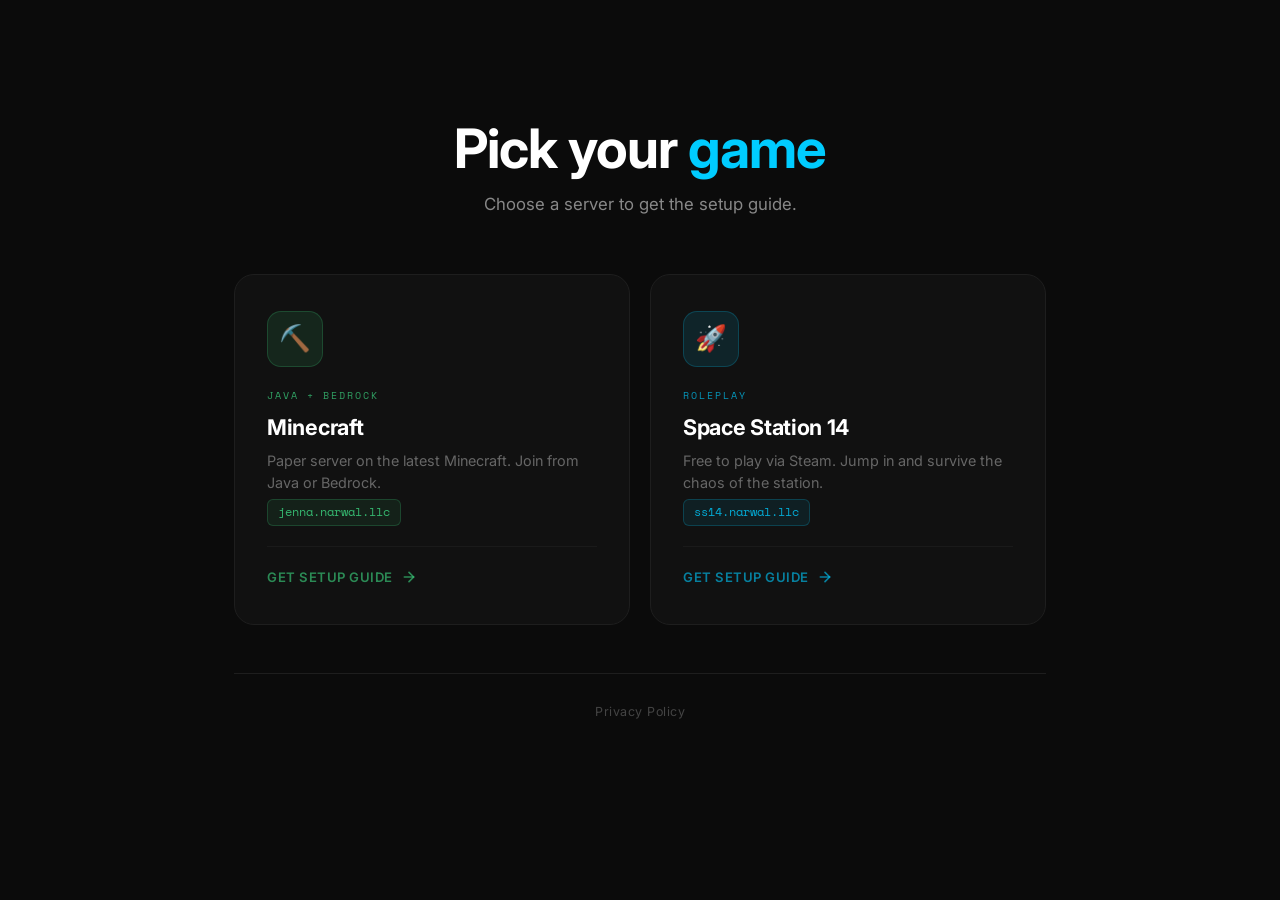
==== index.html @ a13a50cc "Add paper-minecraft.html, point index at it, archive modded minecraft.html Co-Authored-By: Claude So" ====
<!DOCTYPE html>
<html lang="en">
	<head>
		<meta charset="UTF-8">
			<meta name="viewport" content="width=device-width, initial-scale=1.0">
				<title>Narwal LLC — Servers</title>
				<link href="https://fonts.googleapis.com/css2?family=Space+Mono:wght@400;700&family=Inter:wght@400;500;600;700&display=swap" rel="stylesheet">
					<style>
						:root {
						--primary: #00ccff;
						--bg: #0b0b0b;
						--card-bg: #111111;
						--card-border: #1e1e1e;
						--text: #c8c8c8;
						--accent: #66d9ef;
						--discord: #5865F2;
						--discord-hover: #4752c4;
						--green: #3ddc84;
						}

						* { box-sizing: border-box; }

						html {
						background-color: #0b0b0b;
						min-height: 100vh;
						}

						body {
						color: var(--text);
						font-family: 'Inter', sans-serif;
						line-height: 1.6;
						max-width: 860px;
						margin: 0 auto;
						padding: 48px 24px 80px;
						}

						.site-header {
						display: flex;
						align-items: center;
						justify-content: space-between;
						margin-bottom: 52px;
						}

						.logo-mark {
						font-family: 'Space Mono', monospace;
						font-size: 0.75em;
						color: var(--primary);
						letter-spacing: 3px;
						text-transform: uppercase;
						opacity: 0.7;
						}

						.nav-link {
						color: var(--accent);
						text-decoration: none;
						font-weight: 600;
						font-size: 0.82em;
						letter-spacing: 1px;
						border: 1px solid rgba(102,217,239,0.3);
						padding: 7px 16px;
						border-radius: 99px;
						transition: all 0.25s;
						text-transform: uppercase;
						}

						.nav-link:hover {
						background-color: var(--accent);
						color: #000;
						border-color: var(--accent);
						}

						.hero {
						text-align: center;
						margin-bottom: 56px;
						}

						h1 {
						font-family: 'Inter', sans-serif;
						font-weight: 700;
						color: #fff;
						font-size: clamp(2.2em, 5vw, 3.4em);
						letter-spacing: -1px;
						margin: 0 0 12px;
						line-height: 1.1;
						}

						h1 span { color: var(--primary); }

						.hero-sub {
						font-size: 1.05em;
						color: #888;
						max-width: 480px;
						margin: 0 auto;
						}

						.game-grid {
						display: grid;
						grid-template-columns: repeat(auto-fit, minmax(320px, 1fr));
						gap: 20px;
						margin-bottom: 20px;
						}

						.game-card {
						background: var(--card-bg);
						border: 1px solid var(--card-border);
						border-radius: 20px;
						padding: 36px 32px;
						text-decoration: none;
						color: inherit;
						display: flex;
						flex-direction: column;
						gap: 0;
						transition: border-color 0.25s, transform 0.2s;
						position: relative;
						overflow: hidden;
						}

						.game-card::before {
						content: '';
						position: absolute;
						inset: 0;
						border-radius: 20px;
						opacity: 0;
						transition: opacity 0.3s;
						}

						.game-card.minecraft::before {
						background: radial-gradient(ellipse 60% 40% at 50% 0%, rgba(61, 220, 132, 0.06), transparent);
						}

						.game-card.ss14::before {
						background: radial-gradient(ellipse 60% 40% at 50% 0%, rgba(0, 204, 255, 0.06), transparent);
						}

						.game-card:hover { border-color: #2e2e2e; transform: translateY(-2px); }
						.game-card:hover::before { opacity: 1; }
						.game-card.minecraft:hover { border-color: rgba(61, 220, 132, 0.35); }
						.game-card.ss14:hover      { border-color: rgba(0, 204, 255, 0.35); }

						.game-icon {
						width: 56px;
						height: 56px;
						border-radius: 14px;
						display: flex;
						align-items: center;
						justify-content: center;
						font-size: 1.6em;
						margin-bottom: 20px;
						}

						.game-icon.minecraft {
						background: rgba(61, 220, 132, 0.1);
						border: 1px solid rgba(61, 220, 132, 0.2);
						}

						.game-icon.ss14 {
						background: rgba(0, 204, 255, 0.1);
						border: 1px solid rgba(0, 204, 255, 0.2);
						}

						.game-label {
						font-family: 'Space Mono', monospace;
						font-size: 0.65em;
						letter-spacing: 2px;
						text-transform: uppercase;
						margin-bottom: 6px;
						}

						.game-label.minecraft { color: rgba(61, 220, 132, 0.7); }
						.game-label.ss14      { color: rgba(0, 204, 255, 0.7); }

						.game-title {
						font-size: 1.35em;
						font-weight: 700;
						color: #fff;
						margin: 0 0 6px;
						letter-spacing: -0.3px;
						}

						.game-desc {
						font-size: 0.9em;
						color: #666;
						margin: 0;
						line-height: 1.5;
						}

						.ip-chip {
						display: inline-block;
						font-family: 'Space Mono', monospace;
						font-size: 0.72em;
						padding: 3px 10px;
						border-radius: 6px;
						margin-top: 6px;
						}

						.ip-chip.minecraft {
						background: rgba(61, 220, 132, 0.08);
						border: 1px solid rgba(61, 220, 132, 0.2);
						color: rgba(61, 220, 132, 0.8);
						}

						.ip-chip.ss14 {
						background: rgba(0, 204, 255, 0.08);
						border: 1px solid rgba(0, 204, 255, 0.2);
						color: rgba(0, 204, 255, 0.8);
						}

						.game-arrow {
						display: flex;
						align-items: center;
						gap: 8px;
						font-size: 0.82em;
						font-weight: 600;
						letter-spacing: 0.5px;
						text-transform: uppercase;
						transition: gap 0.2s;
						margin-top: 20px;
						padding-top: 20px;
						border-top: 1px solid #1a1a1a;
						}

						.game-arrow.minecraft { color: rgba(61, 220, 132, 0.6); }
						.game-arrow.ss14      { color: rgba(0, 204, 255, 0.6); }

						.game-card:hover .game-arrow { gap: 12px; }

						.arrow-icon {
						width: 16px;
						height: 16px;
						transition: transform 0.2s;
						}

						.game-card:hover .arrow-icon { transform: translateX(2px); }

						.site-footer {
						text-align: center;
						margin-top: 48px;
						padding-top: 24px;
						border-top: 1px solid var(--card-border);
						}

						.site-footer a {
						font-size: 0.78em;
						color: #444;
						text-decoration: none;
						letter-spacing: 0.5px;
						transition: color 0.2s;
						}

						.site-footer a:hover { color: #888; }
					</style>
				</head>
	<body>

		<header class="site-header">
			<span class="logo-mark" style="visibility:hidden;">placeholder</span>
		</header>

		<div class="hero">
			<h1>
				Pick your <span>game</span>
			</h1>
			<p class="hero-sub">Choose a server to get the setup guide.</p>
		</div>

		<div class="game-grid">

			<a href="paper-minecraft.html" class="game-card minecraft">
				<div class="game-icon minecraft">⛏️</div>
				<div>
					<div class="game-label minecraft">Java + Bedrock</div>
					<div class="game-title">Minecraft</div>
					<p class="game-desc">Paper server on the latest Minecraft. Join from Java or Bedrock.</p>
					<span class="ip-chip minecraft">jenna.narwal.llc</span>
				</div>
				<div class="game-arrow minecraft">
					Get setup guide
					<svg class="arrow-icon" viewBox="0 0 24 24" fill="none" stroke="currentColor" stroke-width="2.5" stroke-linecap="round" stroke-linejoin="round">
						<line x1="5" y1="12" x2="19" y2="12"/>
						<polyline points="12 5 19 12 12 19"/>
					</svg>
				</div>
			</a>

			<a href="spacestation14.html" class="game-card ss14">
				<div class="game-icon ss14">🚀</div>
				<div>
					<div class="game-label ss14">Roleplay</div>
					<div class="game-title">Space Station 14</div>
					<p class="game-desc">Free to play via Steam. Jump in and survive the chaos of the station.</p>
					<span class="ip-chip ss14">ss14.narwal.llc</span>
				</div>
				<div class="game-arrow ss14">
					Get setup guide
					<svg class="arrow-icon" viewBox="0 0 24 24" fill="none" stroke="currentColor" stroke-width="2.5" stroke-linecap="round" stroke-linejoin="round">
						<line x1="5" y1="12" x2="19" y2="12"/>
						<polyline points="12 5 19 12 12 19"/>
					</svg>
				</div>
			</a>

		</div>

		<footer class="site-footer">
			<a href="privacy.html">Privacy Policy</a>
		</footer>

	</body>
</html>
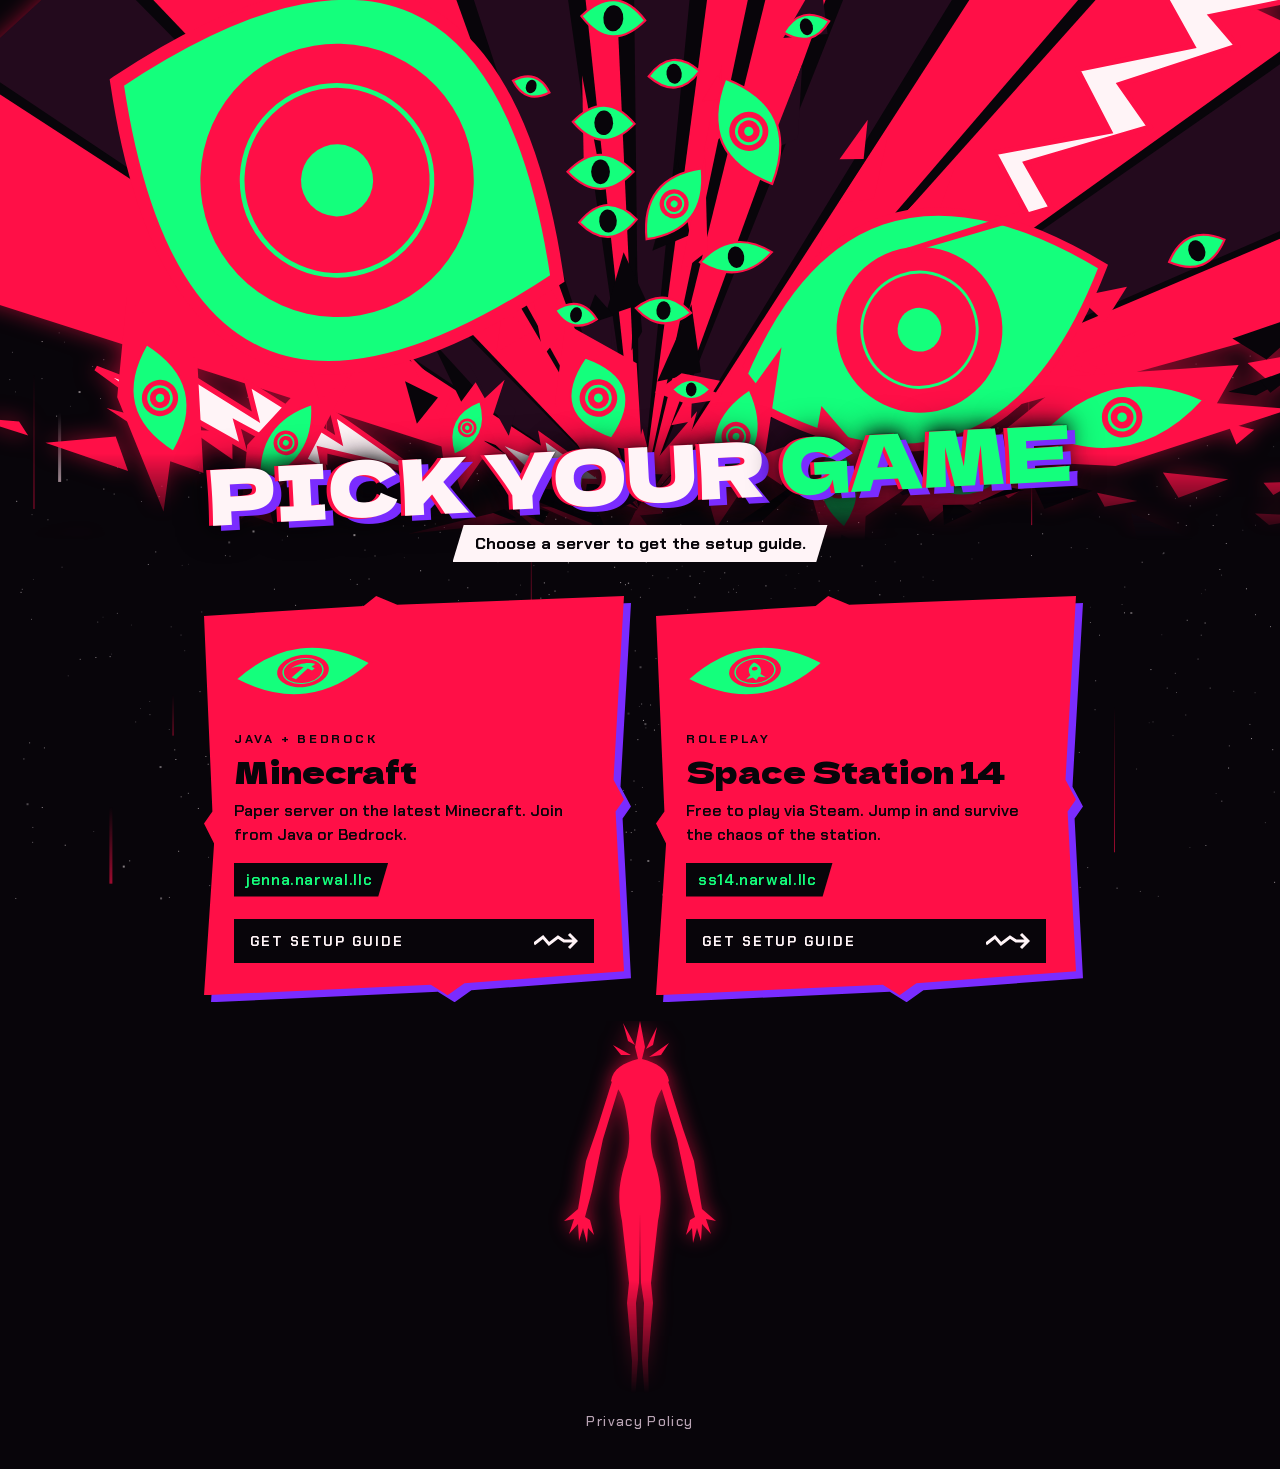
==== commit 0b6bc23a: "Style redesign" ====
--- a/index.html
+++ b/index.html
@@ -1,309 +1,253 @@
 <!DOCTYPE html>
 <html lang="en">
-	<head>
-		<meta charset="UTF-8">
-			<meta name="viewport" content="width=device-width, initial-scale=1.0">
-				<title>Narwal LLC — Servers</title>
-				<link href="https://fonts.googleapis.com/css2?family=Space+Mono:wght@400;700&family=Inter:wght@400;500;600;700&display=swap" rel="stylesheet">
-					<style>
-						:root {
-						--primary: #00ccff;
-						--bg: #0b0b0b;
-						--card-bg: #111111;
-						--card-border: #1e1e1e;
-						--text: #c8c8c8;
-						--accent: #66d9ef;
-						--discord: #5865F2;
-						--discord-hover: #4752c4;
-						--green: #3ddc84;
-						}
-
-						* { box-sizing: border-box; }
-
-						html {
-						background-color: #0b0b0b;
-						min-height: 100vh;
-						}
-
-						body {
-						color: var(--text);
-						font-family: 'Inter', sans-serif;
-						line-height: 1.6;
-						max-width: 860px;
-						margin: 0 auto;
-						padding: 48px 24px 80px;
-						}
-
-						.site-header {
-						display: flex;
-						align-items: center;
-						justify-content: space-between;
-						margin-bottom: 52px;
-						}
-
-						.logo-mark {
-						font-family: 'Space Mono', monospace;
-						font-size: 0.75em;
-						color: var(--primary);
-						letter-spacing: 3px;
-						text-transform: uppercase;
-						opacity: 0.7;
-						}
-
-						.nav-link {
-						color: var(--accent);
-						text-decoration: none;
-						font-weight: 600;
-						font-size: 0.82em;
-						letter-spacing: 1px;
-						border: 1px solid rgba(102,217,239,0.3);
-						padding: 7px 16px;
-						border-radius: 99px;
-						transition: all 0.25s;
-						text-transform: uppercase;
-						}
-
-						.nav-link:hover {
-						background-color: var(--accent);
-						color: #000;
-						border-color: var(--accent);
-						}
-
-						.hero {
-						text-align: center;
-						margin-bottom: 56px;
-						}
-
-						h1 {
-						font-family: 'Inter', sans-serif;
-						font-weight: 700;
-						color: #fff;
-						font-size: clamp(2.2em, 5vw, 3.4em);
-						letter-spacing: -1px;
-						margin: 0 0 12px;
-						line-height: 1.1;
-						}
-
-						h1 span { color: var(--primary); }
-
-						.hero-sub {
-						font-size: 1.05em;
-						color: #888;
-						max-width: 480px;
-						margin: 0 auto;
-						}
-
-						.game-grid {
-						display: grid;
-						grid-template-columns: repeat(auto-fit, minmax(320px, 1fr));
-						gap: 20px;
-						margin-bottom: 20px;
-						}
-
-						.game-card {
-						background: var(--card-bg);
-						border: 1px solid var(--card-border);
-						border-radius: 20px;
-						padding: 36px 32px;
-						text-decoration: none;
-						color: inherit;
-						display: flex;
-						flex-direction: column;
-						gap: 0;
-						transition: border-color 0.25s, transform 0.2s;
-						position: relative;
-						overflow: hidden;
-						}
-
-						.game-card::before {
-						content: '';
-						position: absolute;
-						inset: 0;
-						border-radius: 20px;
-						opacity: 0;
-						transition: opacity 0.3s;
-						}
-
-						.game-card.minecraft::before {
-						background: radial-gradient(ellipse 60% 40% at 50% 0%, rgba(61, 220, 132, 0.06), transparent);
-						}
-
-						.game-card.ss14::before {
-						background: radial-gradient(ellipse 60% 40% at 50% 0%, rgba(0, 204, 255, 0.06), transparent);
-						}
-
-						.game-card:hover { border-color: #2e2e2e; transform: translateY(-2px); }
-						.game-card:hover::before { opacity: 1; }
-						.game-card.minecraft:hover { border-color: rgba(61, 220, 132, 0.35); }
-						.game-card.ss14:hover      { border-color: rgba(0, 204, 255, 0.35); }
-
-						.game-icon {
-						width: 56px;
-						height: 56px;
-						border-radius: 14px;
-						display: flex;
-						align-items: center;
-						justify-content: center;
-						font-size: 1.6em;
-						margin-bottom: 20px;
-						}
-
-						.game-icon.minecraft {
-						background: rgba(61, 220, 132, 0.1);
-						border: 1px solid rgba(61, 220, 132, 0.2);
-						}
-
-						.game-icon.ss14 {
-						background: rgba(0, 204, 255, 0.1);
-						border: 1px solid rgba(0, 204, 255, 0.2);
-						}
-
-						.game-label {
-						font-family: 'Space Mono', monospace;
-						font-size: 0.65em;
-						letter-spacing: 2px;
-						text-transform: uppercase;
-						margin-bottom: 6px;
-						}
-
-						.game-label.minecraft { color: rgba(61, 220, 132, 0.7); }
-						.game-label.ss14      { color: rgba(0, 204, 255, 0.7); }
-
-						.game-title {
-						font-size: 1.35em;
-						font-weight: 700;
-						color: #fff;
-						margin: 0 0 6px;
-						letter-spacing: -0.3px;
-						}
-
-						.game-desc {
-						font-size: 0.9em;
-						color: #666;
-						margin: 0;
-						line-height: 1.5;
-						}
-
-						.ip-chip {
-						display: inline-block;
-						font-family: 'Space Mono', monospace;
-						font-size: 0.72em;
-						padding: 3px 10px;
-						border-radius: 6px;
-						margin-top: 6px;
-						}
-
-						.ip-chip.minecraft {
-						background: rgba(61, 220, 132, 0.08);
-						border: 1px solid rgba(61, 220, 132, 0.2);
-						color: rgba(61, 220, 132, 0.8);
-						}
-
-						.ip-chip.ss14 {
-						background: rgba(0, 204, 255, 0.08);
-						border: 1px solid rgba(0, 204, 255, 0.2);
-						color: rgba(0, 204, 255, 0.8);
-						}
-
-						.game-arrow {
-						display: flex;
-						align-items: center;
-						gap: 8px;
-						font-size: 0.82em;
-						font-weight: 600;
-						letter-spacing: 0.5px;
-						text-transform: uppercase;
-						transition: gap 0.2s;
-						margin-top: 20px;
-						padding-top: 20px;
-						border-top: 1px solid #1a1a1a;
-						}
-
-						.game-arrow.minecraft { color: rgba(61, 220, 132, 0.6); }
-						.game-arrow.ss14      { color: rgba(0, 204, 255, 0.6); }
-
-						.game-card:hover .game-arrow { gap: 12px; }
-
-						.arrow-icon {
-						width: 16px;
-						height: 16px;
-						transition: transform 0.2s;
-						}
-
-						.game-card:hover .arrow-icon { transform: translateX(2px); }
-
-						.site-footer {
-						text-align: center;
-						margin-top: 48px;
-						padding-top: 24px;
-						border-top: 1px solid var(--card-border);
-						}
-
-						.site-footer a {
-						font-size: 0.78em;
-						color: #444;
-						text-decoration: none;
-						letter-spacing: 0.5px;
-						transition: color 0.2s;
-						}
-
-						.site-footer a:hover { color: #888; }
-					</style>
-				</head>
-	<body>
-
-		<header class="site-header">
-			<span class="logo-mark" style="visibility:hidden;">placeholder</span>
-		</header>
-
+<head>
+	<meta charset="UTF-8">
+	<meta name="viewport" content="width=device-width, initial-scale=1.0">
+	<title>Narwal LLC — Servers</title>
+	<link rel="icon" href="data:image/svg+xml,%3Csvg xmlns='http://www.w3.org/2000/svg' viewBox='0 0 32 32'%3E%3Cpath d='M1 16Q16-5 31 16Q16 37 1 16Z' fill='%2314ff7c'/%3E%3Ccircle cx='16' cy='16' r='8' fill='%23ff0f47'/%3E%3Ccircle cx='16' cy='16' r='3' fill='%2314ff7c'/%3E%3C/svg%3E">
+	<link rel="preconnect" href="https://fonts.googleapis.com">
+	<link rel="preconnect" href="https://fonts.gstatic.com" crossorigin>
+	<link href="https://fonts.googleapis.com/css2?family=Chakra+Petch:wght@500;600;700&family=Dela+Gothic+One&display=swap" rel="stylesheet">
+	<link rel="stylesheet" href="site.css">
+	<style>
+		main {
+			position: relative;
+			max-width: 920px;
+			margin: 0 auto;
+			padding: 0 max(24px, env(safe-area-inset-right)) 0 max(24px, env(safe-area-inset-left));
+		}
+
+		/* ---------- hero text ---------- */
+		.hero {
+			text-align: center;
+			margin: -108px 0 34px;
+			position: relative;
+		}
+
+		/* ---------- game cards ---------- */
+		.game-grid {
+			display: grid;
+			grid-template-columns: repeat(auto-fit, minmax(min(320px, 100%), 1fr));
+			gap: 36px 32px;
+		}
+
+		.game-card {
+			display: flex;
+			position: relative;
+			isolation: isolate;
+			text-decoration: none;
+			color: var(--ink);
+			transition: transform 0.15s steps(3);
+		}
+
+		/* offset copy behind each card */
+		.game-card::before,
+		.slab {
+			clip-path: polygon(0 5%, 38% 2.5%, 41% 0, 46% 2.2%, 100% 0, 97.5% 46%, 100% 51%, 98% 54%, 100% 94%, 62% 97%, 58% 100%, 54% 97.4%, 0 100%, 2.4% 62%, 0 57%, 2% 54%);
+		}
+
+		.game-card::before {
+			content: '';
+			position: absolute;
+			inset: 0;
+			z-index: -1;
+			background: var(--violet);
+			transform: translate(7px, 7px);
+			transition: transform 0.15s steps(3), background-color 0.15s;
+		}
+
+		.slab {
+			display: flex;
+			flex-direction: column;
+			flex: 1;
+			padding: 30px 30px 32px;
+			background: var(--red);
+		}
+
+		.card-eye {
+			display: block;
+			width: 150px;
+			height: 90px;
+			margin: 0 0 14px -6px;
+		}
+
+		.card-eye .blink { --open: 0.62; transform-origin: 0 0; }
+
+		.game-label {
+			font-weight: 700;
+			font-size: 0.78rem;
+			letter-spacing: 0.22em;
+			text-transform: uppercase;
+		}
+
+		.game-title {
+			font-family: var(--display);
+			font-weight: 400;
+			font-size: clamp(1.5rem, 4.4vw, 1.95rem);
+			line-height: 1.15;
+			margin: 4px 0 10px;
+			display: flex;
+			align-items: center;
+		}
+
+		.game-desc {
+			margin: 0 0 16px;
+			font-weight: 600;
+			flex: 1;
+		}
+
+		.ip-chip {
+			align-self: flex-start;
+			background: var(--ink);
+			color: var(--green);
+			padding: 5px 16px 5px 12px;
+			font-weight: 600;
+			letter-spacing: 0.04em;
+			clip-path: polygon(0 0, 100% 0, calc(100% - 10px) 100%, 0 100%);
+		}
+
+		.game-arrow {
+			display: flex;
+			align-items: center;
+			justify-content: space-between;
+			margin-top: 22px;
+			padding: 12px 16px;
+			background: var(--ink);
+			color: var(--white);
+			font-weight: 700;
+			letter-spacing: 0.14em;
+			text-transform: uppercase;
+			font-size: 0.86rem;
+			transition: background-color 0.15s, color 0.15s;
+		}
+
+		.arrow-icon {
+			width: 44px;
+			height: 18px;
+			transition: transform 0.15s steps(3);
+		}
+
+		.game-card:hover,
+		.game-card:focus-visible { transform: translateY(-6px) rotate(-0.8deg); }
+		.game-card:nth-child(even):hover,
+		.game-card:nth-child(even):focus-visible { transform: translateY(-6px) rotate(0.8deg); }
+
+		.game-card:hover::before,
+		.game-card:focus-visible::before { background: var(--green); transform: translate(12px, 12px); }
+
+		.game-card:hover .card-eye .blink,
+		.game-card:focus-visible .card-eye .blink { --open: 1; }
+
+		.game-card:hover .game-arrow,
+		.game-card:focus-visible .game-arrow { background: var(--green); color: var(--ink); }
+
+		.game-card:hover .arrow-icon,
+		.game-card:focus-visible .arrow-icon { transform: translateX(6px); }
+
+		/* ---------- silhouette + footer ---------- */
+		.figure {
+			display: block;
+			width: 190px;
+			height: 380px;
+			margin: 26px auto 0;
+			filter: drop-shadow(0 0 9px rgba(255, 15, 71, 0.7));
+			-webkit-mask-image: linear-gradient(#000 68%, transparent 98%);
+			mask-image: linear-gradient(#000 68%, transparent 98%);
+			animation: hover-float 4s steps(10) infinite alternate;
+		}
+
+		@keyframes hover-float {
+			to { transform: translateY(-10px); }
+		}
+
+		.site-footer {
+			text-align: center;
+			padding: 8px 0 36px;
+		}
+
+		.site-footer a {
+			color: #b9a4b4;
+			font-size: 0.85rem;
+			letter-spacing: 0.1em;
+			text-decoration: none;
+		}
+
+		.site-footer a:hover { color: var(--green); }
+
+		.site-footer a:focus-visible { outline-offset: 4px; }
+
+		@media (max-width: 560px) {
+			.face { height: 340px; }
+			.hero-sub { font-size: 0.92rem; }
+			.hero { margin-top: -64px; }
+		}
+	</style>
+</head>
+<body>
+
+	<canvas id="static" aria-hidden="true"></canvas>
+
+	<svg class="face" id="face" viewBox="0 0 1200 560" preserveAspectRatio="xMidYMid slice" aria-hidden="true"></svg>
+
+	<main>
 		<div class="hero">
 			<h1>
-				Pick your <span>game</span>
+				<span class="title" data-text="Pick your game">Pick your <em>game</em></span>
 			</h1>
 			<p class="hero-sub">Choose a server to get the setup guide.</p>
 		</div>
 
 		<div class="game-grid">
 
-			<a href="paper-minecraft.html" class="game-card minecraft">
-				<div class="game-icon minecraft">⛏️</div>
-				<div>
-					<div class="game-label minecraft">Java + Bedrock</div>
-					<div class="game-title">Minecraft</div>
-					<p class="game-desc">Paper server on the latest Minecraft. Join from Java or Bedrock.</p>
-					<span class="ip-chip minecraft">jenna.narwal.llc</span>
-				</div>
-				<div class="game-arrow minecraft">
-					Get setup guide
-					<svg class="arrow-icon" viewBox="0 0 24 24" fill="none" stroke="currentColor" stroke-width="2.5" stroke-linecap="round" stroke-linejoin="round">
-						<line x1="5" y1="12" x2="19" y2="12"/>
-						<polyline points="12 5 19 12 12 19"/>
-					</svg>
-				</div>
+			<a href="paper-minecraft.html" class="game-card">
+				<span class="slab">
+					<svg class="card-eye" data-icon="pickaxe" viewBox="-75 -45 150 90" aria-hidden="true"></svg>
+					<span class="game-label">Java + Bedrock</span>
+					<span class="game-title">Minecraft</span>
+					<span class="game-desc">Paper server on the latest Minecraft. Join from Java or Bedrock.</span>
+					<span class="ip-chip">jenna.narwal.llc</span>
+					<span class="game-arrow">
+						Get setup guide
+						<svg class="arrow-icon" viewBox="0 0 44 18" fill="none" stroke="currentColor" stroke-width="3" aria-hidden="true">
+							<path d="M0 12 L9 5 L15 12 L24 5 L30 9 L42 9 M35 2 L42 9 L35 16"/>
+						</svg>
+					</span>
+				</span>
 			</a>
 
-			<a href="spacestation14.html" class="game-card ss14">
-				<div class="game-icon ss14">🚀</div>
-				<div>
-					<div class="game-label ss14">Roleplay</div>
-					<div class="game-title">Space Station 14</div>
-					<p class="game-desc">Free to play via Steam. Jump in and survive the chaos of the station.</p>
-					<span class="ip-chip ss14">ss14.narwal.llc</span>
-				</div>
-				<div class="game-arrow ss14">
-					Get setup guide
-					<svg class="arrow-icon" viewBox="0 0 24 24" fill="none" stroke="currentColor" stroke-width="2.5" stroke-linecap="round" stroke-linejoin="round">
-						<line x1="5" y1="12" x2="19" y2="12"/>
-						<polyline points="12 5 19 12 12 19"/>
-					</svg>
-				</div>
+			<a href="spacestation14.html" class="game-card">
+				<span class="slab">
+					<svg class="card-eye" data-icon="rocket" viewBox="-75 -45 150 90" aria-hidden="true"></svg>
+					<span class="game-label">Roleplay</span>
+					<span class="game-title">Space Station 14</span>
+					<span class="game-desc">Free to play via Steam. Jump in and survive the chaos of the station.</span>
+					<span class="ip-chip">ss14.narwal.llc</span>
+					<span class="game-arrow">
+						Get setup guide
+						<svg class="arrow-icon" viewBox="0 0 44 18" fill="none" stroke="currentColor" stroke-width="3" aria-hidden="true">
+							<path d="M0 12 L9 5 L15 12 L24 5 L30 9 L42 9 M35 2 L42 9 L35 16"/>
+						</svg>
+					</span>
+				</span>
 			</a>
 
 		</div>
 
-		<footer class="site-footer">
-			<a href="privacy.html">Privacy Policy</a>
-		</footer>
-
-	</body>
-</html>+		<!-- decorative figure -->
+		<svg class="figure" viewBox="0 0 190 380" fill="#ff0f47" aria-hidden="true">
+			<path d="M95 0 L100 26 L97 38 C112 42 122 48 124 60 C118 66 112 72 109 90 C106 108 104 118 108 136 C116 160 118 176 113 200 L106 262 L108 282 L103 340 L104 380 L100 380 L97 338 L99 282 L96 262 L95 192 L94 262 L91 282 L93 338 L90 380 L86 380 L87 340 L82 282 L84 262 L77 200 C72 176 74 160 82 136 C86 118 84 108 81 90 C78 72 72 66 66 60 C68 48 78 42 93 38 L90 26 Z"/>
+			<path d="M78 2L90 24L83 20ZM112 6L101 28L108 24ZM68 24L86 34L76 34ZM124 22L104 36L116 34Z"/>
+			<!-- arms and claws -->
+			<path d="M69 54 L74 66 L58 118 L47 170 L40 196 L45 199 L49 214 L43 207 L42 222 L38 207 L34 220 L33 203 L24 213 L29 198 L19 200 L33 188 L41 140 L52 108 Z"/>
+			<path d="M121 54 L116 66 L132 118 L143 170 L150 196 L145 199 L141 214 L147 207 L148 222 L152 207 L156 220 L157 203 L166 213 L161 198 L171 200 L157 188 L149 140 L138 108 Z"/>
+		</svg>
+	</main>
+
+	<footer class="site-footer">
+		<a href="privacy.html">Privacy Policy</a>
+	</footer>
+
+	<script src="site.js"></script>
+
+</body>
+</html>
--- a/site.css
+++ b/site.css
@@ -0,0 +1,131 @@
+/* Shared styles: used by every page except privacy.html */
+
+:root {
+	--red: #ff0f47;
+	--green: #14ff7c;
+	--white: #fff4f7;
+	--ink: #08050a;
+	--plum: #230a1d;
+	--violet: #7a2cff;
+	--display: 'Dela Gothic One', 'Arial Black', sans-serif;
+	--body: 'Chakra Petch', 'Segoe UI', sans-serif;
+	color-scheme: dark;
+}
+
+* { box-sizing: border-box; }
+
+html { background: var(--ink); }
+
+body {
+	margin: 0;
+	min-height: 100vh;
+	color: var(--white);
+	font-family: var(--body);
+	font-weight: 500;
+	line-height: 1.5;
+	overflow-x: hidden;
+}
+
+/* ---------- background canvas ---------- */
+#static {
+	position: fixed;
+	inset: 0;
+	width: 100%;
+	height: 100%;
+	z-index: -1;
+	pointer-events: none;
+}
+
+/* ---------- header artwork ---------- */
+.face {
+	display: block;
+	width: 100%;
+	height: clamp(340px, 60vh, 660px);
+	-webkit-mask-image: linear-gradient(#000 84%, transparent);
+	mask-image: linear-gradient(#000 84%, transparent);
+	overflow: hidden;
+}
+
+.face .glow { filter: drop-shadow(0 0 10px rgba(255, 15, 71, 0.55)); }
+
+.blink {
+	transform: scaleY(var(--open, 1));
+	transition: transform 0.09s steps(3);
+}
+
+.shard-drift { animation: drift 5s steps(6) infinite alternate; }
+
+@keyframes drift {
+	to { transform: translate(var(--dx), var(--dy)); }
+}
+
+.grin { animation: grin 2.4s steps(1) infinite; }
+
+@keyframes grin {
+	0%, 100% { transform: translate(0, 0); }
+	46%      { transform: translate(5px, -4px); }
+	52%      { transform: translate(-3px, 3px); }
+	58%      { transform: translate(0, 0); }
+}
+
+h1 {
+	font-family: var(--display);
+	font-weight: 400;
+	font-size: clamp(2.6rem, 9vw, 4.8rem);
+	line-height: 1;
+	text-transform: uppercase;
+	margin: 0 0 16px;
+	transform: rotate(-3deg);
+}
+
+.title {
+	display: inline-block;
+	position: relative;
+	text-shadow:
+		-4px 0 0 var(--red),
+		7px 6px 0 var(--violet),
+		0 0 2px var(--ink),
+		0 0 18px var(--ink),
+		0 0 34px var(--ink);
+}
+
+.title em {
+	font-style: normal;
+	color: var(--green);
+}
+
+/* brief horizontal slice effect on the title */
+.title::after {
+	content: attr(data-text);
+	position: absolute;
+	inset: 0;
+	color: var(--green);
+	text-shadow: -3px 0 0 var(--red);
+	clip-path: inset(0 0 100% 0);
+	pointer-events: none;
+	animation: slice 6s steps(1) infinite;
+}
+
+@keyframes slice {
+	0%, 100% { clip-path: inset(0 0 100% 0); transform: none; }
+	90%      { clip-path: inset(18% 0 62% 0); transform: translateX(14px); }
+	92%      { clip-path: inset(66% 0 12% 0); transform: translateX(-12px); }
+	94%      { clip-path: inset(40% 0 46% 0); transform: translateX(7px); }
+	96%      { clip-path: inset(0 0 100% 0); transform: none; }
+}
+
+.hero-sub {
+	display: inline-block;
+	margin: 0;
+	padding: 6px 22px;
+	background: var(--white);
+	color: var(--ink);
+	font-weight: 700;
+	font-size: 1.05rem;
+	clip-path: polygon(3% 0, 100% 0, 97% 100%, 0 100%);
+}
+
+a:focus-visible {
+	outline: 3px solid var(--white);
+	outline-offset: 14px;
+}
